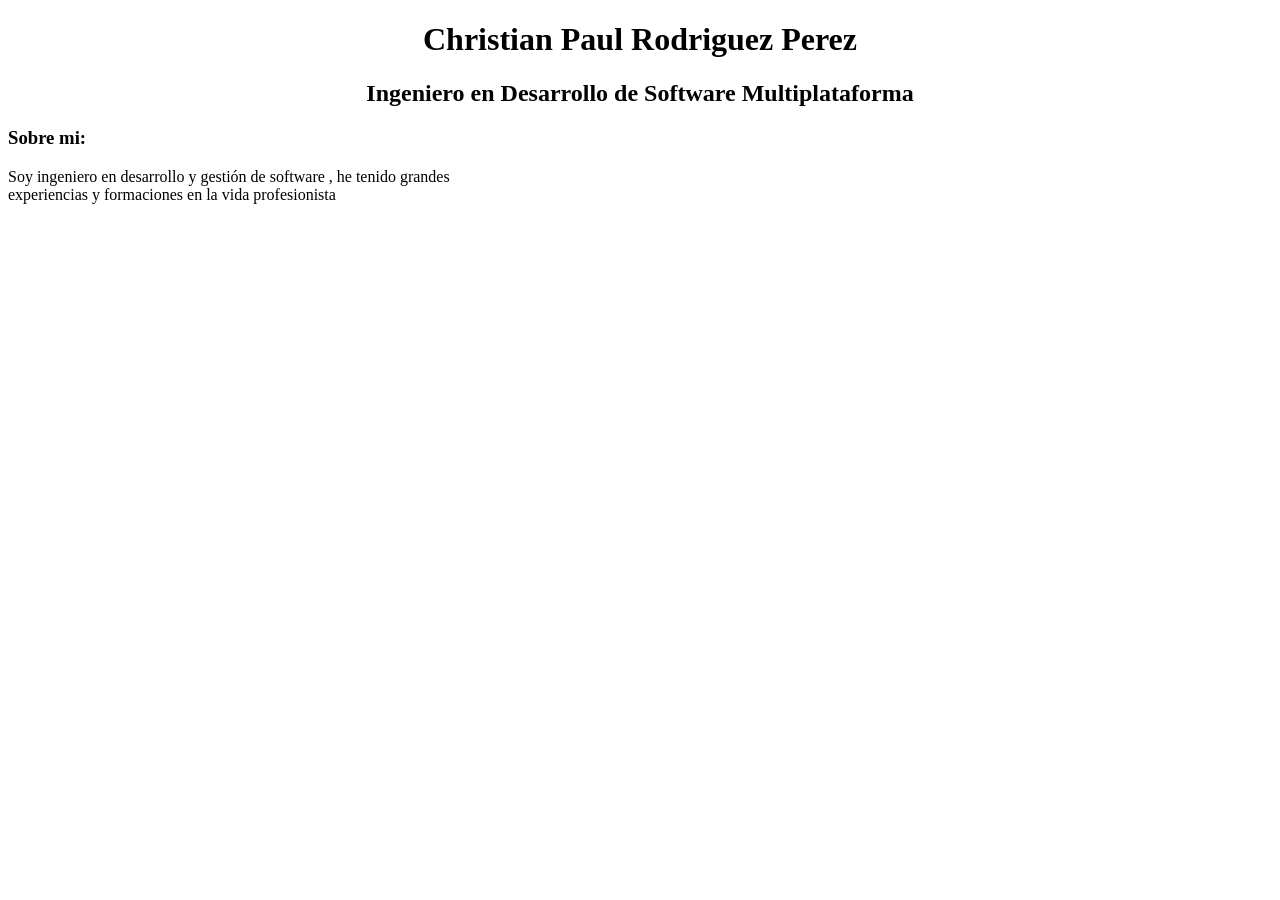
==== index.html @ ea080ee4 "Primer commit Se agrego una pequeña descripcion" ====
<!DOCTYPE html>
<html lang="en">
<head>
    <meta charset="UTF-8">
    <meta name="viewport" content="width=device-width, initial-scale=1.0">
    <title>Curriculum Christian</title>
</head>
<body>
    <h1 style="text-align: center;">Christian Paul Rodriguez Perez</h1>
    <h2 style="text-align: center;">Ingeniero en Desarrollo de Software Multiplataforma </h2>
    <h3>Sobre mi:</h3>
    <p>Soy ingeniero en desarrollo y gestión de software , he tenido grandes <br> experiencias y formaciones en la vida profesionista</p>
</body>
</html>
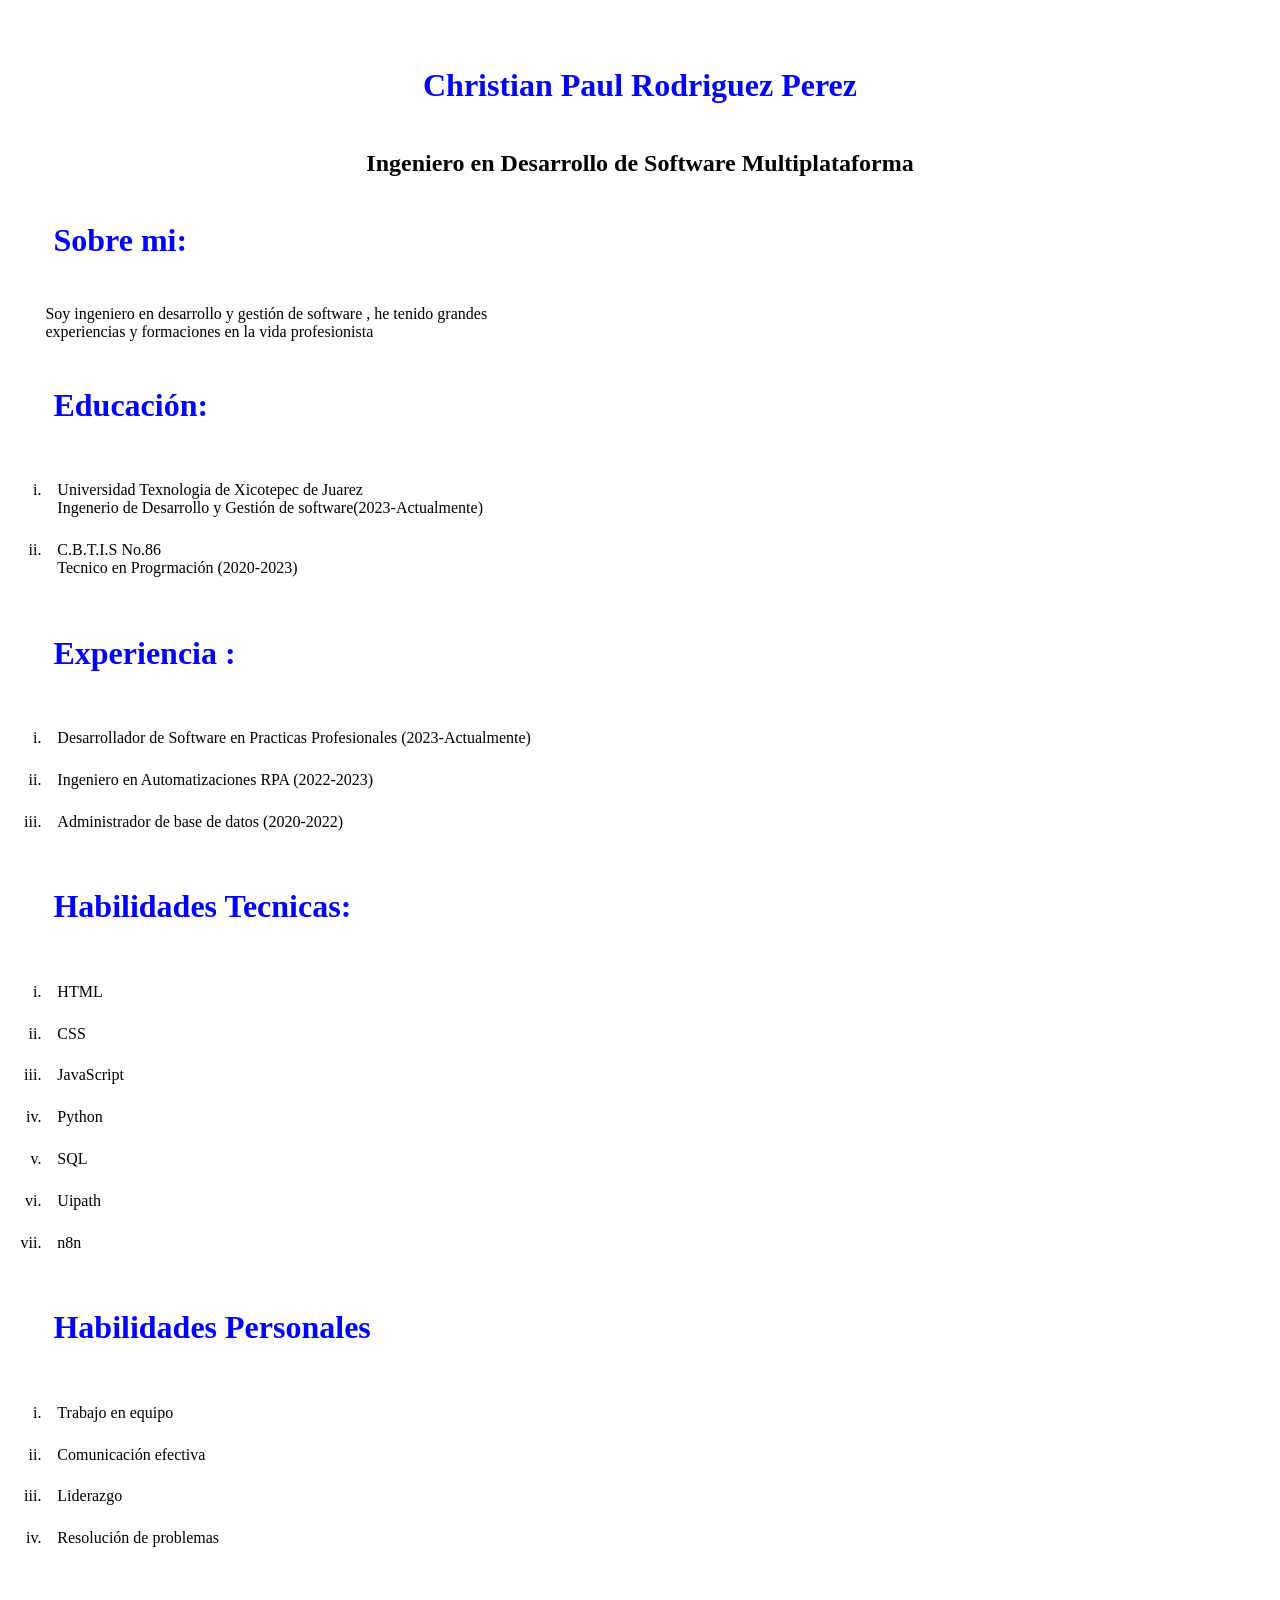
==== commit e5037eea: "Todo mi curriculum Terminado" ====
--- a/index.html
+++ b/index.html
@@ -4,11 +4,42 @@
     <meta charset="UTF-8">
     <meta name="viewport" content="width=device-width, initial-scale=1.0">
     <title>Curriculum Christian</title>
+    <link rel="stylesheet" href="styles.css">
 </head>
 <body>
     <h1 style="text-align: center;">Christian Paul Rodriguez Perez</h1>
     <h2 style="text-align: center;">Ingeniero en Desarrollo de Software Multiplataforma </h2>
-    <h3>Sobre mi:</h3>
+    <h1>Sobre mi:</h1>
     <p>Soy ingeniero en desarrollo y gestión de software , he tenido grandes <br> experiencias y formaciones en la vida profesionista</p>
+    <h1>Educación:</h1>
+    <ul>
+        <li>Universidad Texnologia de Xicotepec de Juarez <br> Ingenerio de Desarrollo y Gestión de software(2023-Actualmente)</li>
+        <li>C.B.T.I.S No.86 <br>
+             Tecnico en Progrmación (2020-2023)</li>
+    </ul>
+    <h1>Experiencia :</h1>
+    <ul>
+        <li>Desarrollador de Software en Practicas Profesionales (2023-Actualmente)</li>
+        <li>Ingeniero en Automatizaciones RPA (2022-2023)</li>
+        <li>Administrador de base de datos (2020-2022)</li>
+    </ul>
+    <H1>Habilidades Tecnicas:</H1>
+    <ul>
+        <li>HTML</li>
+        <li>CSS</li>
+        <li>JavaScript</li>
+        <li>Python</li>
+        <li>SQL</li>
+        <li>Uipath</li>
+        <li>n8n</li>
+    </ul>
+    <h1>Habilidades Personales</h1>
+    <ul>
+        <li>Trabajo en equipo</li>
+        <li>Comunicación efectiva</li>
+        <li>Liderazgo</li>
+        <li>Resolución de problemas</li>
+    </ul>
 </body>
+
 </html>
--- a/styles.css
+++ b/styles.css
@@ -0,0 +1,13 @@
+*{
+    padding: 1%;
+    margin-top: 3;
+}
+
+H1{
+    color: blue;
+margin-inline: inherit;
+}
+ul{
+    list-style-type: lower-roman;
+    line-height-step: initial;
+}
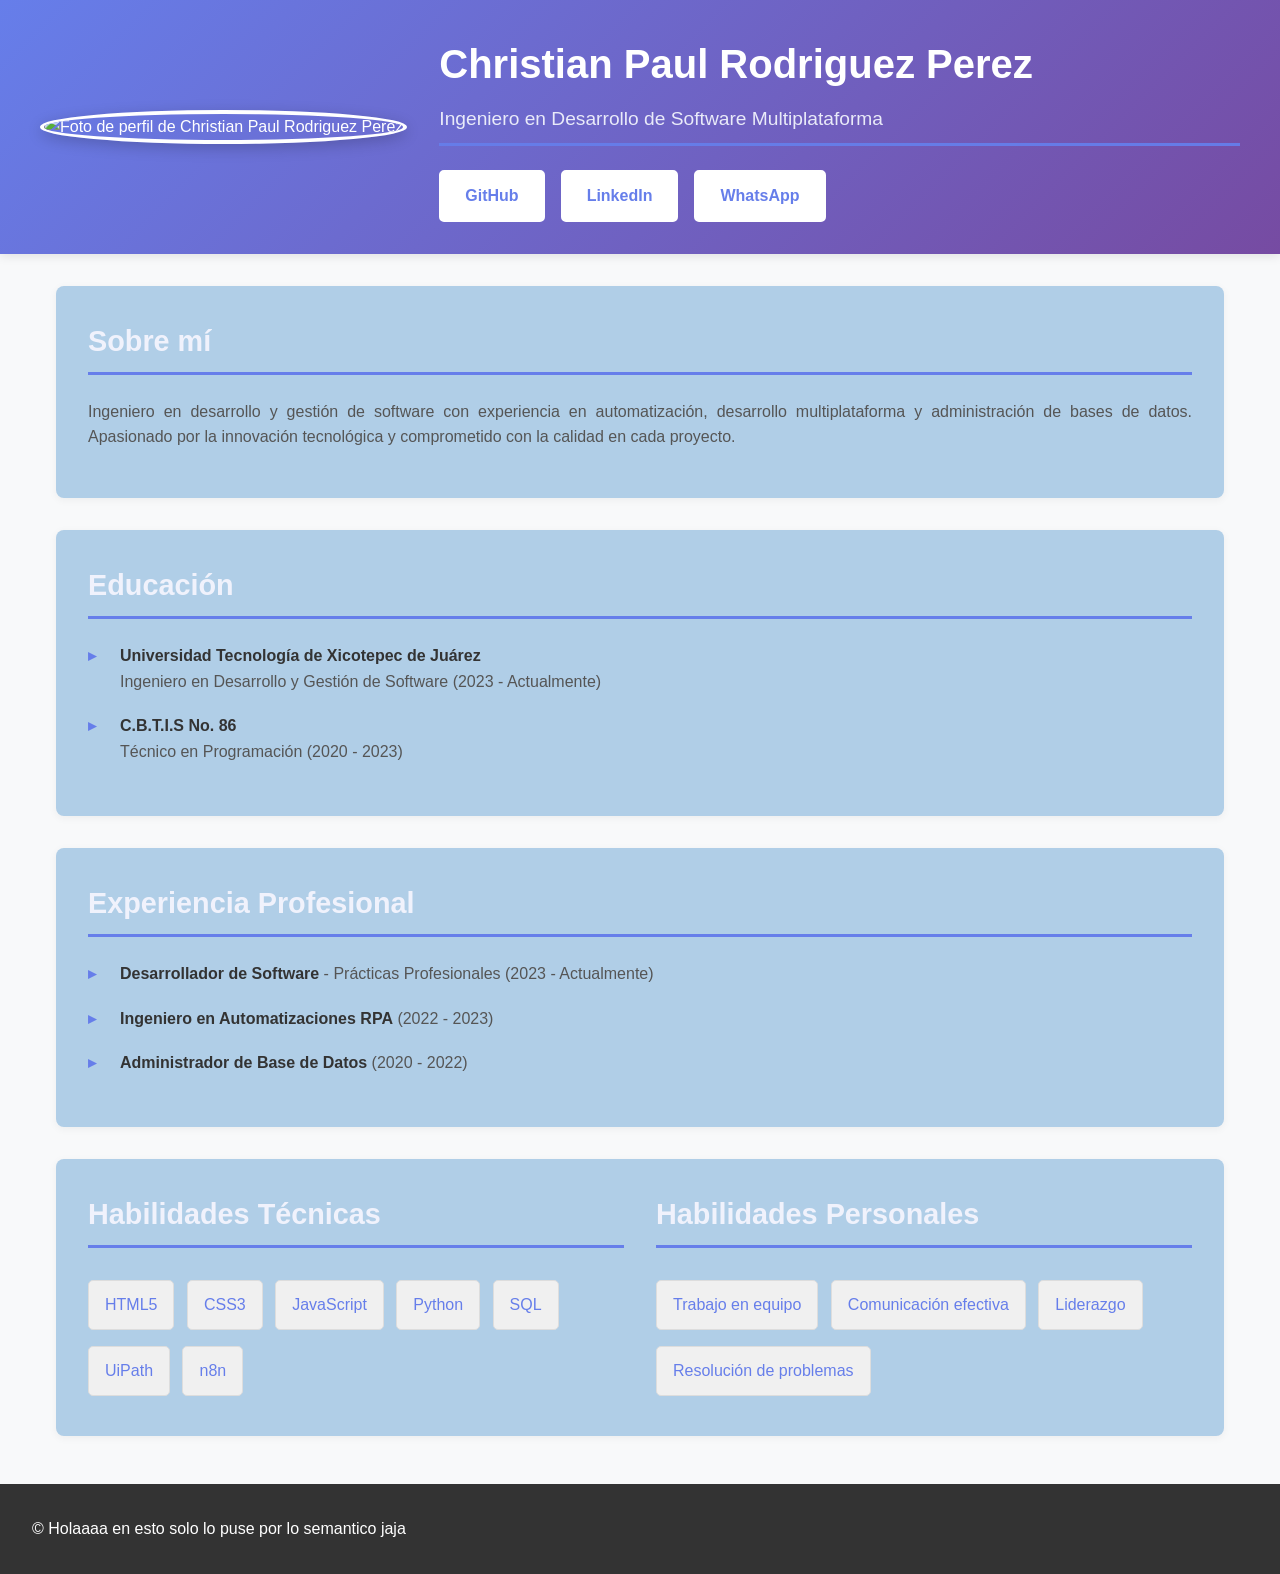
==== commit c5551cec: "Todo mi curriculum Terminado" ====
--- a/index.html
+++ b/index.html
@@ -1,45 +1,92 @@
 <!DOCTYPE html>
-<html lang="en">
+<html lang="es">
 <head>
     <meta charset="UTF-8">
     <meta name="viewport" content="width=device-width, initial-scale=1.0">
-    <title>Curriculum Christian</title>
+    <meta name="description" content="Curriculum de Christian Paul Rodriguez Perez - Ingeniero en Desarrollo de Software">
+    <title>Christian Paul Rodriguez Perez - Ingeniero de Software</title>
     <link rel="stylesheet" href="styles.css">
 </head>
 <body>
-    <h1 style="text-align: center;">Christian Paul Rodriguez Perez</h1>
-    <h2 style="text-align: center;">Ingeniero en Desarrollo de Software Multiplataforma </h2>
-    <h1>Sobre mi:</h1>
-    <p>Soy ingeniero en desarrollo y gestión de software , he tenido grandes <br> experiencias y formaciones en la vida profesionista</p>
-    <h1>Educación:</h1>
-    <ul>
-        <li>Universidad Texnologia de Xicotepec de Juarez <br> Ingenerio de Desarrollo y Gestión de software(2023-Actualmente)</li>
-        <li>C.B.T.I.S No.86 <br>
-             Tecnico en Progrmación (2020-2023)</li>
-    </ul>
-    <h1>Experiencia :</h1>
-    <ul>
-        <li>Desarrollador de Software en Practicas Profesionales (2023-Actualmente)</li>
-        <li>Ingeniero en Automatizaciones RPA (2022-2023)</li>
-        <li>Administrador de base de datos (2020-2022)</li>
-    </ul>
-    <H1>Habilidades Tecnicas:</H1>
-    <ul>
-        <li>HTML</li>
-        <li>CSS</li>
-        <li>JavaScript</li>
-        <li>Python</li>
-        <li>SQL</li>
-        <li>Uipath</li>
-        <li>n8n</li>
-    </ul>
-    <h1>Habilidades Personales</h1>
-    <ul>
-        <li>Trabajo en equipo</li>
-        <li>Comunicación efectiva</li>
-        <li>Liderazgo</li>
-        <li>Resolución de problemas</li>
-    </ul>
+    <header class="header">
+        <div class="profile-section">
+            <div class="profile-image">
+                <img src="https://avatars.githubusercontent.com/u/215565392?v=4" alt="Foto de perfil de Christian Paul Rodriguez Perez">
+            </div>
+            <div class="profile-info">
+                <h1>Christian Paul Rodriguez Perez</h1>
+                <h2>Ingeniero en Desarrollo de Software Multiplataforma</h2>
+                <div class="social-links">
+                    <a href="https://github.com/ChrisRodriguez-0430" target="_blank" class="link-button">GitHub</a>
+                    <a href="https://www.linkedin.com/in/christian-paul-rodriguez-perez-1616b3374" target="_blank" class="link-button">LinkedIn</a>
+                    <a href="https://wa.me/52XXXXXXXXXX" target="_blank" class="link-button">WhatsApp</a>
+                </div>
+            </div>
+        </div>
+    </header>
+
+    <main class="container">
+        <section class="about">
+            <h2>Sobre mí</h2>
+            <p>Ingeniero en desarrollo y gestión de software con experiencia en automatización, desarrollo multiplataforma y administración de bases de datos. Apasionado por la innovación tecnológica y comprometido con la calidad en cada proyecto.</p>
+        </section>
+
+        <section class="education">
+            <h2>Educación</h2>
+            <ul>
+                <li>
+                    <strong>Universidad Tecnología de Xicotepec de Juárez</strong><br>
+                    Ingeniero en Desarrollo y Gestión de Software (2023 - Actualmente)
+                </li>
+                <li>
+                    <strong>C.B.T.I.S No. 86</strong><br>
+                    Técnico en Programación (2020 - 2023)
+                </li>
+            </ul>
+        </section>
+
+        <section class="experience">
+            <h2>Experiencia Profesional</h2>
+            <ul>
+                <li>
+                    <strong>Desarrollador de Software</strong> - Prácticas Profesionales (2023 - Actualmente)
+                </li>
+                <li>
+                    <strong>Ingeniero en Automatizaciones RPA</strong> (2022 - 2023)
+                </li>
+                <li>
+                    <strong>Administrador de Base de Datos</strong> (2020 - 2022)
+                </li>
+            </ul>
+        </section>
+
+        <section class="skills">
+            <div class="skills-column">
+                <h2>Habilidades Técnicas</h2>
+                <ul class="tech-skills">
+                    <li>HTML5</li>
+                    <li>CSS3</li>
+                    <li>JavaScript</li>
+                    <li>Python</li>
+                    <li>SQL</li>
+                    <li>UiPath</li>
+                    <li>n8n</li>
+                </ul>
+            </div>
+            <div class="skills-column">
+                <h2>Habilidades Personales</h2>
+                <ul class="soft-skills">
+                    <li>Trabajo en equipo</li>
+                    <li>Comunicación efectiva</li>
+                    <li>Liderazgo</li>
+                    <li>Resolución de problemas</li>
+                </ul>
+            </div>
+        </section>
+    </main>
+
+    <footer>
+        <p>&copy; Holaaaa en esto solo lo puse por lo semantico jaja</p>
+    </footer>
 </body>
-
 </html>
--- a/styles.css
+++ b/styles.css
@@ -1,13 +1,204 @@
-*{
-    padding: 1%;
-    margin-top: 3;
-}
-
-H1{
-    color: blue;
-margin-inline: inherit;
-}
-ul{
-    list-style-type: lower-roman;
-    line-height-step: initial;
+* {
+    margin: 0;
+    padding: 0;
+    box-sizing: border-box;
+}
+
+body {
+    font-family: 'Segoe UI', Tahoma, Geneva, Verdana, sans-serif;
+    line-height: 1.6;
+    color: #333;
+    background-color: #f8f9fa;
+}
+
+header.header {
+    background: linear-gradient(135deg, #667eea 0%, #764ba2 100%);
+    color: white;
+    padding: 2rem 1rem;
+    box-shadow: 0 2px 10px rgba(0, 0, 0, 0.1);
+}
+
+.profile-section {
+    max-width: 1200px;
+    margin: 0 auto;
+    display: flex;
+    align-items: center;
+    gap: 2rem;
+    flex-wrap: wrap;
+}
+
+.profile-image {
+    flex-shrink: 0;
+}
+
+.profile-image img {
+    width: 150px;
+    height: 150px;
+    border-radius: 50%;
+    border: 4px solid white;
+    object-fit: cover;
+    box-shadow: 0 4px 15px rgba(0, 0, 0, 0.2);
+}
+
+.profile-info {
+    flex: 1;
+    min-width: 300px;
+}
+
+.profile-info h1 {
+    font-size: 2.5rem;
+    margin-bottom: 0.5rem;
+    font-weight: 700;
+}
+
+.profile-info h2 {
+    font-size: 1.2rem;
+    font-weight: 300;
+    margin-bottom: 1.5rem;
+    opacity: 0.95;
+}
+
+.social-links {
+    display: flex;
+    gap: 1rem;
+    flex-wrap: wrap;
+}
+
+.link-button {
+    display: inline-block;
+    padding: 0.7rem 1.5rem;
+    background-color: white;
+    color: #667eea;
+    text-decoration: none;
+    border-radius: 5px;
+    font-weight: 600;
+    transition: all 0.3s ease;
+    border: 2px solid white;
+}
+
+.link-button:hover {
+    background-color: transparent;
+    color: white;
+    transform: translateY(-2px);
+    box-shadow: 0 4px 8px rgba(0, 0, 0, 0.2);
+}
+
+.container {
+    max-width: 1200px;
+    margin: 2rem auto;
+    padding: 0 1rem;
+}
+
+section {
+    background: rgb(176, 206, 231);
+    padding: 2rem;
+    margin-bottom: 2rem;
+    border-radius: 8px;
+    box-shadow: 0 2px 8px rgba(0, 0, 0, 0.05);
+}
+
+h2 {
+    color: #f0f2fc;
+    margin-bottom: 1.5rem;
+    font-size: 1.8rem;
+    border-bottom: 3px solid #667eea;
+    padding-bottom: 0.5rem;
+}
+
+p {
+    margin-bottom: 1rem;
+    text-align: justify;
+    color: #555;
+}
+
+ul {
+    list-style-type: none;
+    padding-left: 0;
+}
+
+li {
+    margin-bottom: 1.2rem;
+    padding-left: 2rem;
+    position: relative;
+    color: #555;
+}
+
+li:before {
+    content: "▸";
+    color: #667eea;
+    font-weight: bold;
+    position: absolute;
+    left: 0;
+}
+
+li strong {
+    color: #333;
+}
+
+.skills {
+    display: grid;
+    grid-template-columns: 1fr 1fr;
+    gap: 2rem;
+}
+
+.skills-column h2 {
+    margin-top: 0;
+}
+
+.tech-skills li,
+.soft-skills li {
+    display: inline-block;
+    background-color: #f0f0f0;
+    color: #667eea;
+    padding: 0.7rem 1rem;
+    margin: 0.5rem 0.5rem 0.5rem 0;
+    border-radius: 5px;
+    border: 1px solid #ddd;
+    font-weight: 500;
+}
+
+.tech-skills li:before,
+.soft-skills li:before {
+    content: "";
+    display: none;
+}
+
+footer {
+    background-color: #333;
+    color: white;
+    text-align: center;
+    padding: 2rem;
+    margin-top: 3rem;
+}
+
+footer p {
+    margin: 0;
+    color: white;
+}
+
+@media (max-width: 768px) {
+    .profile-section {
+        flex-direction: column;
+        text-align: center;
+    }
+
+    .profile-info h1 {
+        font-size: 2rem;
+    }
+
+    .profile-info h2 {
+        font-size: 1rem;
+    }
+
+    .social-links {
+        justify-content: center;
+    }
+
+    .skills {
+        grid-template-columns: 1fr;
+    }
+
+    section {
+        padding: 1.5rem;
+    }
 }
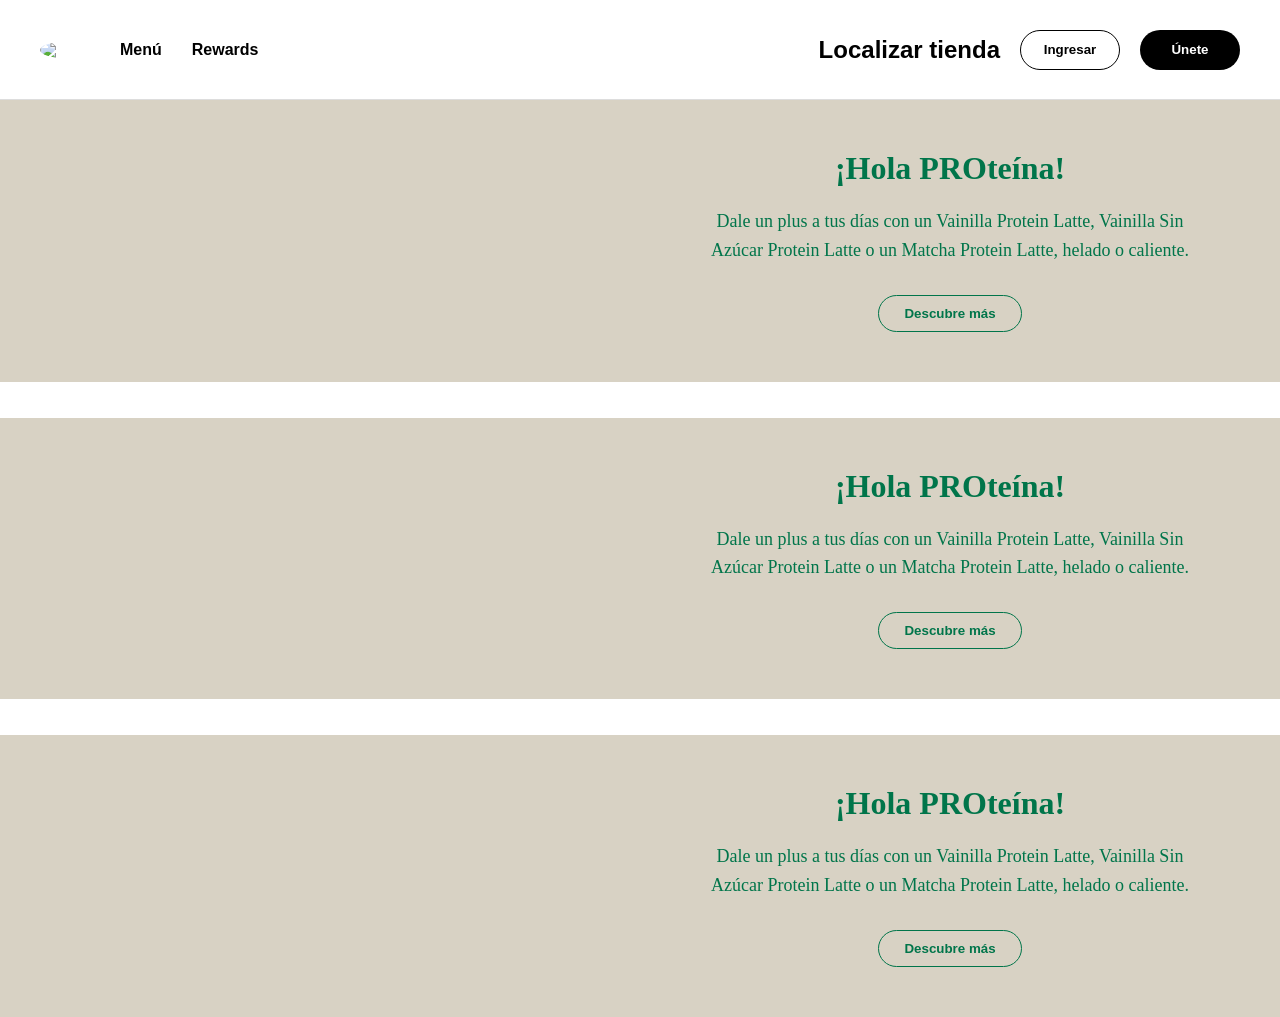
==== commit db293d55: "Falta muchas mejoras en el front Apenas va con el comienzo del starbucks" ====
--- a/index.html
+++ b/index.html
@@ -1,92 +1,92 @@
 <!DOCTYPE html>
-<html lang="es">
+<html lang="en">
 <head>
     <meta charset="UTF-8">
     <meta name="viewport" content="width=device-width, initial-scale=1.0">
-    <meta name="description" content="Curriculum de Christian Paul Rodriguez Perez - Ingeniero en Desarrollo de Software">
-    <title>Christian Paul Rodriguez Perez - Ingeniero de Software</title>
+    <title>Starbucks_clone</title>
     <link rel="stylesheet" href="styles.css">
 </head>
 <body>
-    <header class="header">
-        <div class="profile-section">
-            <div class="profile-image">
-                <img src="https://avatars.githubusercontent.com/u/215565392?v=4" alt="Foto de perfil de Christian Paul Rodriguez Perez">
-            </div>
-            <div class="profile-info">
-                <h1>Christian Paul Rodriguez Perez</h1>
-                <h2>Ingeniero en Desarrollo de Software Multiplataforma</h2>
-                <div class="social-links">
-                    <a href="https://github.com/ChrisRodriguez-0430" target="_blank" class="link-button">GitHub</a>
-                    <a href="https://www.linkedin.com/in/christian-paul-rodriguez-perez-1616b3374" target="_blank" class="link-button">LinkedIn</a>
-                    <a href="https://wa.me/52XXXXXXXXXX" target="_blank" class="link-button">WhatsApp</a>
-                </div>
-            </div>
+
+<header>
+    <div class="menu">
+        <img src="https://media.revistagq.com/photos/5d5d383031110c000879872d/1:1/w_1080,h_1080,c_limit/logo-starbucks.jpg" 
+        class="logo" width="50">
+
+        <h2>Menú</h2>
+        <h2>Rewards</h2>
+    </div>
+
+    <div class="opciones">
+        <h2>Localizar tienda</h2>
+        <button class="enlaces">Ingresar</button>
+        <button class="enlaces">Únete</button>
+    </div>
+</header>
+<section class="blog">
+    <div class="blog-container">
+        
+        <!-- IMAGEN -->
+        <div class="blog-img">
+            <img src="https://djftrby1k8irl.cloudfront.net/s3fs-public/2026-03%2FEDITABLE_SITIOWEB-01_0.jpg?auto=format,compress&q=70&crop=focalpoint&ar=1.8:1.0&w=1400&fit=max&dpr=2" alt="">
         </div>
-    </header>
 
-    <main class="container">
-        <section class="about">
-            <h2>Sobre mí</h2>
-            <p>Ingeniero en desarrollo y gestión de software con experiencia en automatización, desarrollo multiplataforma y administración de bases de datos. Apasionado por la innovación tecnológica y comprometido con la calidad en cada proyecto.</p>
-        </section>
+        <!-- TEXTO -->
+        <div class="blog-text">
+            <h2>¡Hola PROteína!</h2>
+            <p>
+                Dale un plus a tus días con un Vainilla Protein Latte, 
+                Vainilla Sin Azúcar Protein Latte o un Matcha Protein Latte,
+                helado o caliente.
+            </p>
+            <button>Descubre más</button>
+        </div>
 
-        <section class="education">
-            <h2>Educación</h2>
-            <ul>
-                <li>
-                    <strong>Universidad Tecnología de Xicotepec de Juárez</strong><br>
-                    Ingeniero en Desarrollo y Gestión de Software (2023 - Actualmente)
-                </li>
-                <li>
-                    <strong>C.B.T.I.S No. 86</strong><br>
-                    Técnico en Programación (2020 - 2023)
-                </li>
-            </ul>
-        </section>
+    </div>
+</section>
+<br><br>  
+<section class="blog">
+    <div class="blog-container">
+        
+        <!-- IMAGEN -->
+        <div class="blog-img">
+            <img src="https://djftrby1k8irl.cloudfront.net/s3fs-public/2026-03%2FEDITABLE_SITIOWEB-01_0.jpg?auto=format,compress&q=70&crop=focalpoint&ar=1.8:1.0&w=1400&fit=max&dpr=2" alt="">
+        </div>
 
-        <section class="experience">
-            <h2>Experiencia Profesional</h2>
-            <ul>
-                <li>
-                    <strong>Desarrollador de Software</strong> - Prácticas Profesionales (2023 - Actualmente)
-                </li>
-                <li>
-                    <strong>Ingeniero en Automatizaciones RPA</strong> (2022 - 2023)
-                </li>
-                <li>
-                    <strong>Administrador de Base de Datos</strong> (2020 - 2022)
-                </li>
-            </ul>
-        </section>
+        <!-- TEXTO -->
+        <div class="blog-text">
+            <h2>¡Hola PROteína!</h2>
+            <p>
+                Dale un plus a tus días con un Vainilla Protein Latte, 
+                Vainilla Sin Azúcar Protein Latte o un Matcha Protein Latte,
+                helado o caliente.
+            </p>
+            <button>Descubre más</button>
+        </div>
 
-        <section class="skills">
-            <div class="skills-column">
-                <h2>Habilidades Técnicas</h2>
-                <ul class="tech-skills">
-                    <li>HTML5</li>
-                    <li>CSS3</li>
-                    <li>JavaScript</li>
-                    <li>Python</li>
-                    <li>SQL</li>
-                    <li>UiPath</li>
-                    <li>n8n</li>
-                </ul>
-            </div>
-            <div class="skills-column">
-                <h2>Habilidades Personales</h2>
-                <ul class="soft-skills">
-                    <li>Trabajo en equipo</li>
-                    <li>Comunicación efectiva</li>
-                    <li>Liderazgo</li>
-                    <li>Resolución de problemas</li>
-                </ul>
-            </div>
-        </section>
-    </main>
+    </div>
+</section>
+<br><br>
+<section class="blog">
+    <div class="blog-container">
+        
+     
+        <div class="blog-img">
+            <img src="https://djftrby1k8irl.cloudfront.net/s3fs-public/2026-03%2FEDITABLE_SITIOWEB-01_0.jpg?auto=format,compress&q=70&crop=focalpoint&ar=1.8:1.0&w=1400&fit=max&dpr=2" alt="">
+        </div>
 
-    <footer>
-        <p>&copy; Holaaaa en esto solo lo puse por lo semantico jaja</p>
-    </footer>
+        
+        <div class="blog-text">
+            <h2>¡Hola PROteína!</h2>
+            <p>
+                Dale un plus a tus días con un Vainilla Protein Latte, 
+                Vainilla Sin Azúcar Protein Latte o un Matcha Protein Latte,
+                helado o caliente.
+            </p>
+            <button>Descubre más</button>
+        </div>
+
+    </div>
+</section>
 </body>
 </html>
--- a/styles.css
+++ b/styles.css
@@ -1,204 +1,129 @@
+:root{
+    --verde: #45c093;
+    --oscuro: #00754A;
+    --limon: #d8d2c4;
+}
+
+
+
 * {
     margin: 0;
     padding: 0;
     box-sizing: border-box;
 }
 
-body {
-    font-family: 'Segoe UI', Tahoma, Geneva, Verdana, sans-serif;
-    line-height: 1.6;
-    color: #333;
-    background-color: #f8f9fa;
+
+header {
+    display: flex;
+    justify-content: space-between;
+    align-items: center;
+    padding: 0 40px;
+    height: 100px;
+    border-bottom: 1px solid #ddd;
+    font-family: Arial, Helvetica, sans-serif;
 }
 
-header.header {
-    background: linear-gradient(135deg, #667eea 0%, #764ba2 100%);
-    color: white;
-    padding: 2rem 1rem;
-    box-shadow: 0 2px 10px rgba(0, 0, 0, 0.1);
+.menu {
+    display: flex;
+    align-items: center;
+    gap: 30px;
 }
 
-.profile-section {
-    max-width: 1200px;
-    margin: 0 auto;
+.menu h2 {
+    font-size: 16px;
+    cursor: pointer;
+}
+
+.menu h2:hover {
+    color: #00754A;
+}
+
+.logo {
+    border-radius: 50%;
+}
+
+.opciones {
     display: flex;
     align-items: center;
-    gap: 2rem;
-    flex-wrap: wrap;
+    gap: 20px;
 }
 
-.profile-image {
-    flex-shrink: 0;
+
+.enlaces {
+    width: 100px;
+    height: 40px;
+    border-radius: 20px;
+    border: 1px solid black;
+    background-color: white;
+    cursor: pointer;
+    font-weight: bold;
 }
 
-.profile-image img {
-    width: 150px;
-    height: 150px;
-    border-radius: 50%;
-    border: 4px solid white;
-    object-fit: cover;
-    box-shadow: 0 4px 15px rgba(0, 0, 0, 0.2);
+.enlaces:hover {
+    background-color: #f2f2f2;
 }
 
-.profile-info {
-    flex: 1;
-    min-width: 300px;
+.enlaces:last-child {
+    background-color: black;
+    color: white;
+    border: none;
 }
 
-.profile-info h1 {
-    font-size: 2.5rem;
-    margin-bottom: 0.5rem;
-    font-weight: 700;
+.enlaces:last-child:hover {
+    background-color: #333;
+}
+.blog {
+    background-color: #d8d2c4; /* fondo beige */
+    padding: 50px 80px;
 }
 
-.profile-info h2 {
-    font-size: 1.2rem;
-    font-weight: 300;
-    margin-bottom: 1.5rem;
-    opacity: 0.95;
+
+.blog-container {
+    display: flex;
+    align-items: center;
+    justify-content: space-between;
+    gap: 40px;
 }
 
-.social-links {
-    display: flex;
-    gap: 1rem;
-    flex-wrap: wrap;
+/* IMAGEN */
+.blog-img img {
+    width: 600px;
+    border-radius: 5px;
 }
 
-.link-button {
-    display: inline-block;
-    padding: 0.7rem 1.5rem;
-    background-color: white;
-    color: #667eea;
-    text-decoration: none;
-    border-radius: 5px;
-    font-weight: 600;
-    transition: all 0.3s ease;
-    border: 2px solid white;
+/* TEXTO */
+.blog-text {
+    max-width: 500px;
+    text-align: center;
 }
 
-.link-button:hover {
-    background-color: transparent;
-    color: white;
-    transform: translateY(-2px);
-    box-shadow: 0 4px 8px rgba(0, 0, 0, 0.2);
+/* TITULO */
+.blog-text h2 {
+    color: #00754A;
+    font-size: 32px;
+    margin-bottom: 20px;
 }
 
-.container {
-    max-width: 1200px;
-    margin: 2rem auto;
-    padding: 0 1rem;
+/* PÁRRAFO */
+.blog-text p {
+    color: #00754A;
+    font-size: 18px;
+    line-height: 1.6;
+    margin-bottom: 30px;
 }
 
-section {
-    background: rgb(176, 206, 231);
-    padding: 2rem;
-    margin-bottom: 2rem;
-    border-radius: 8px;
-    box-shadow: 0 2px 8px rgba(0, 0, 0, 0.05);
+
+.blog-text button {
+    padding: 10px 25px;
+    border: 1px solid #00754A;
+    border-radius: 25px;
+    background: transparent;
+    color: #00754A;
+    cursor: pointer;
+    font-weight: bold;
 }
 
-h2 {
-    color: #f0f2fc;
-    margin-bottom: 1.5rem;
-    font-size: 1.8rem;
-    border-bottom: 3px solid #667eea;
-    padding-bottom: 0.5rem;
-}
-
-p {
-    margin-bottom: 1rem;
-    text-align: justify;
-    color: #555;
-}
-
-ul {
-    list-style-type: none;
-    padding-left: 0;
-}
-
-li {
-    margin-bottom: 1.2rem;
-    padding-left: 2rem;
-    position: relative;
-    color: #555;
-}
-
-li:before {
-    content: "▸";
-    color: #667eea;
-    font-weight: bold;
-    position: absolute;
-    left: 0;
-}
-
-li strong {
-    color: #333;
-}
-
-.skills {
-    display: grid;
-    grid-template-columns: 1fr 1fr;
-    gap: 2rem;
-}
-
-.skills-column h2 {
-    margin-top: 0;
-}
-
-.tech-skills li,
-.soft-skills li {
-    display: inline-block;
-    background-color: #f0f0f0;
-    color: #667eea;
-    padding: 0.7rem 1rem;
-    margin: 0.5rem 0.5rem 0.5rem 0;
-    border-radius: 5px;
-    border: 1px solid #ddd;
-    font-weight: 500;
-}
-
-.tech-skills li:before,
-.soft-skills li:before {
-    content: "";
-    display: none;
-}
-
-footer {
-    background-color: #333;
+.blog-text button:hover {
+    background-color: #00754A;
     color: white;
-    text-align: center;
-    padding: 2rem;
-    margin-top: 3rem;
-}
-
-footer p {
-    margin: 0;
-    color: white;
-}
-
-@media (max-width: 768px) {
-    .profile-section {
-        flex-direction: column;
-        text-align: center;
-    }
-
-    .profile-info h1 {
-        font-size: 2rem;
-    }
-
-    .profile-info h2 {
-        font-size: 1rem;
-    }
-
-    .social-links {
-        justify-content: center;
-    }
-
-    .skills {
-        grid-template-columns: 1fr;
-    }
-
-    section {
-        padding: 1.5rem;
-    }
 }
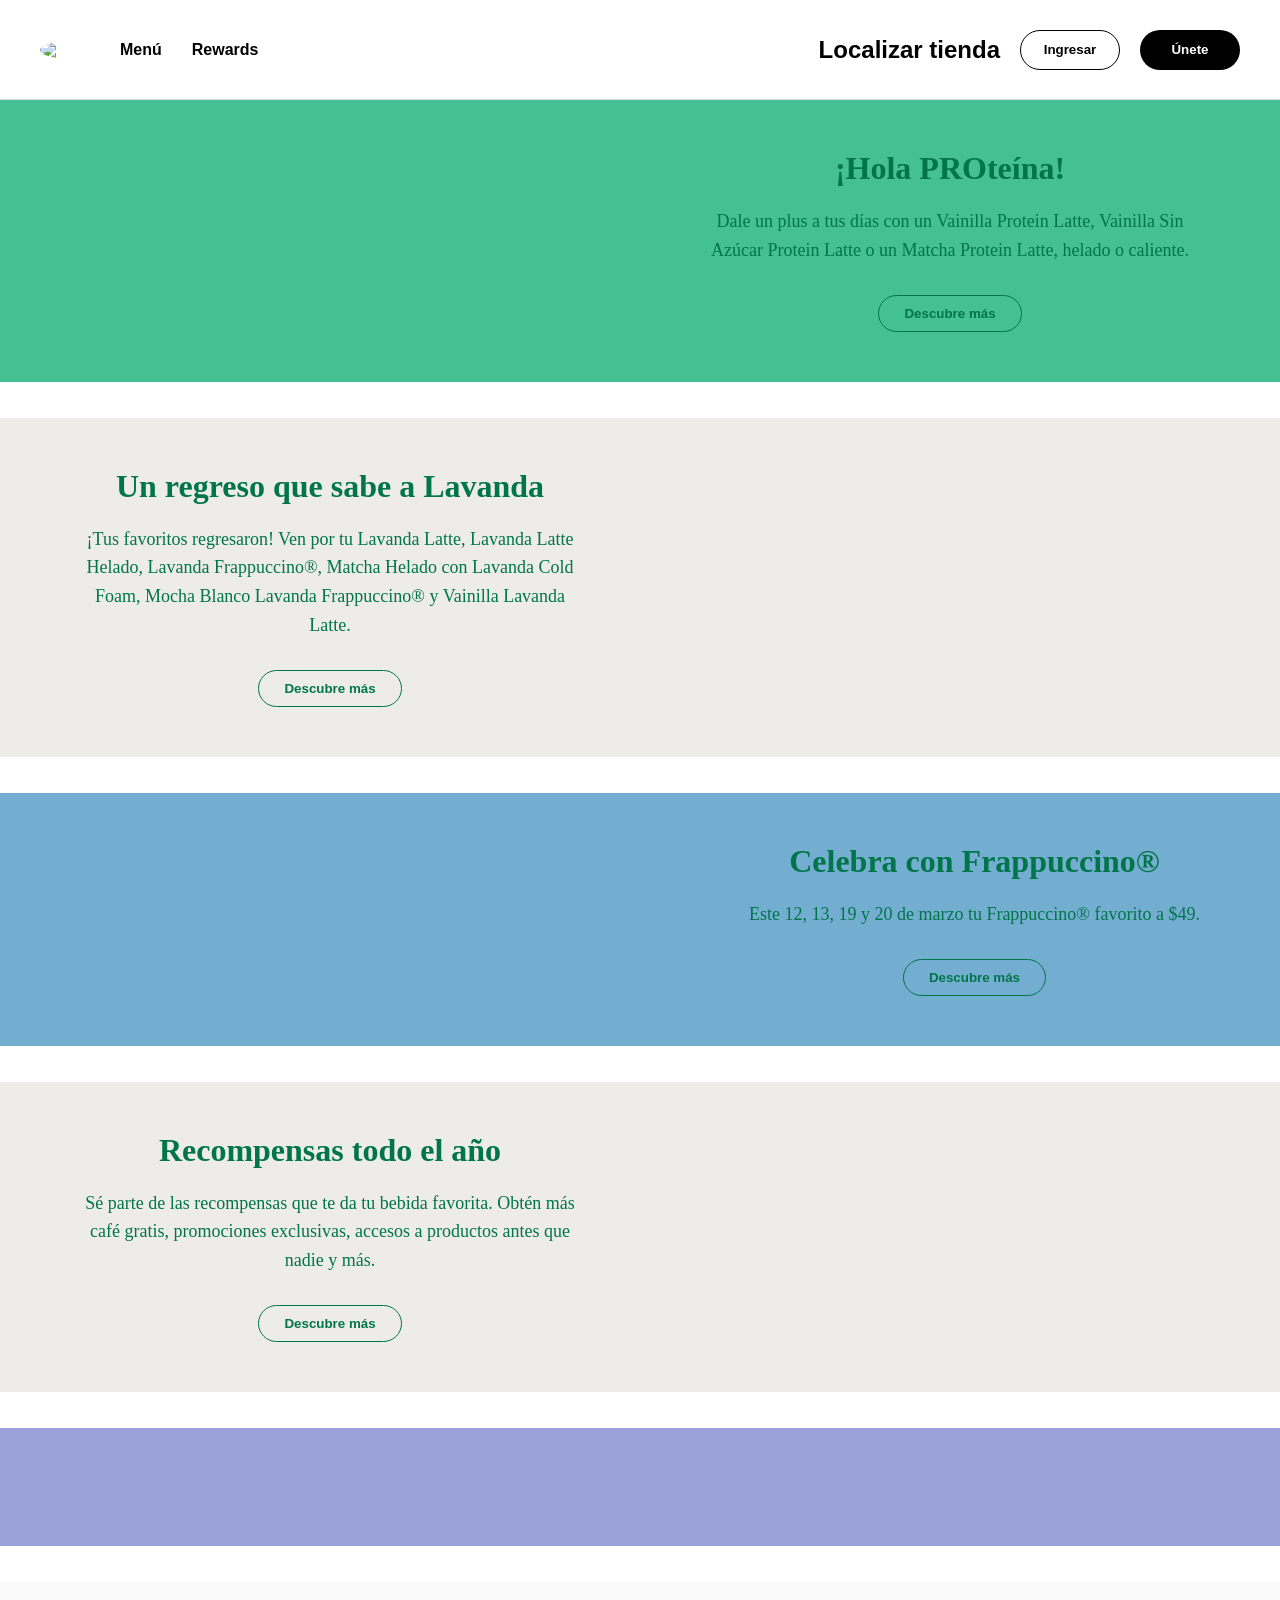
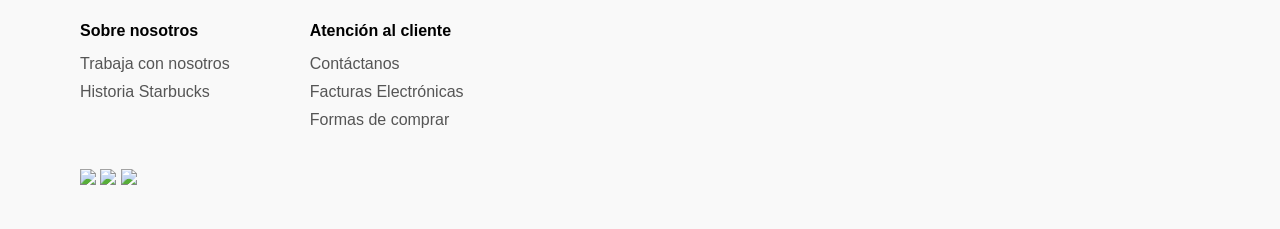
==== commit 03f2f926: "Se termino la pagina del inicio Falta el reward al igual que el menu" ====
--- a/index.html
+++ b/index.html
@@ -1,92 +1,162 @@
 <!DOCTYPE html>
 <html lang="en">
+
 <head>
     <meta charset="UTF-8">
     <meta name="viewport" content="width=device-width, initial-scale=1.0">
     <title>Starbucks_clone</title>
     <link rel="stylesheet" href="styles.css">
 </head>
+
 <body>
 
-<header>
-    <div class="menu">
-        <img src="https://media.revistagq.com/photos/5d5d383031110c000879872d/1:1/w_1080,h_1080,c_limit/logo-starbucks.jpg" 
-        class="logo" width="50">
+    <header>
+        <div class="menu">
+            <img src="https://media.revistagq.com/photos/5d5d383031110c000879872d/1:1/w_1080,h_1080,c_limit/logo-starbucks.jpg"
+                class="logo" width="50">
 
-        <h2>Menú</h2>
-        <h2>Rewards</h2>
-    </div>
-
-    <div class="opciones">
-        <h2>Localizar tienda</h2>
-        <button class="enlaces">Ingresar</button>
-        <button class="enlaces">Únete</button>
-    </div>
-</header>
-<section class="blog">
-    <div class="blog-container">
-        
-        <!-- IMAGEN -->
-        <div class="blog-img">
-            <img src="https://djftrby1k8irl.cloudfront.net/s3fs-public/2026-03%2FEDITABLE_SITIOWEB-01_0.jpg?auto=format,compress&q=70&crop=focalpoint&ar=1.8:1.0&w=1400&fit=max&dpr=2" alt="">
+            <h2>Menú</h2>
+            <h2>Rewards</h2>
         </div>
 
-        <!-- TEXTO -->
-        <div class="blog-text">
-            <h2>¡Hola PROteína!</h2>
-            <p>
-                Dale un plus a tus días con un Vainilla Protein Latte, 
-                Vainilla Sin Azúcar Protein Latte o un Matcha Protein Latte,
-                helado o caliente.
-            </p>
-            <button>Descubre más</button>
+        <div class="opciones">
+            <h2>Localizar tienda</h2>
+            <button class="enlaces">Ingresar</button>
+            <button class="enlaces">Únete</button>
+        </div>
+    </header>
+    <section class="blog-verde">
+        <div class="blog-container">
+
+
+            <div class="blog-img">
+                <img src="https://djftrby1k8irl.cloudfront.net/s3fs-public/2026-03%2FEDITABLE_SITIOWEB-01_0.jpg?auto=format,compress&q=70&crop=focalpoint&ar=1.8:1.0&w=1400&fit=max&dpr=2"
+                    alt="">
+            </div>
+
+            <div class="blog-text">
+                <h2>¡Hola PROteína!</h2>
+                <p>
+                    Dale un plus a tus días con un Vainilla Protein Latte,
+                    Vainilla Sin Azúcar Protein Latte o un Matcha Protein Latte,
+                    helado o caliente.
+                </p>
+                <button>Descubre más</button>
+            </div>
+
+        </div>
+    </section>
+    <br><br>
+
+    <section class="blog">
+        <div class="blog-container">
+
+            <div class="blog-text">
+                <h2>Un regreso que sabe a Lavanda</h2>
+                <p>
+                    ¡Tus favoritos regresaron! Ven por tu Lavanda Latte, Lavanda Latte Helado, Lavanda Frappuccino®,
+                    Matcha Helado con Lavanda Cold Foam, Mocha Blanco Lavanda Frappuccino® y Vainilla Lavanda Latte.
+                </p>
+                <button>Descubre más</button>
+            </div>
+
+            <div class="blog-img">
+                <img src="https://djftrby1k8irl.cloudfront.net/s3fs-public/2026-03%2FEDITABLE_SITIOWEB-03_0.jpg?auto=format,compress&q=70&crop=focalpoint&ar=1.8:1.0&w=1400&fit=max&dpr=2"
+                    alt="">
+            </div>
+        </div>
+    </section>
+    <br><br>
+    <section class="blog-oscuro">
+        <div class="blog-container">
+
+            <!-- IMAGEN -->
+            <div class="blog-img">
+                <img src="https://djftrby1k8irl.cloudfront.net/s3fs-public/2026-03%2FEDITABLE_SITIOWEB-04_2.jpg?auto=format,compress&q=70&crop=focalpoint&ar=1.8:1.0&w=1400&fit=max&dpr=2"
+                    alt="">
+            </div>
+
+            <!-- TEXTO -->
+            <div class="blog-text">
+                <h2>Celebra con Frappuccino®</h2>
+                <p>
+                    Este 12, 13, 19 y 20 de marzo tu Frappuccino® favorito a $49.
+                </p>
+                <button>Descubre más</button>
+            </div>
+
+        </div>
+    </section>
+    <br><br>
+
+    <section class="blog">
+        <div class="blog-container">
+
+            <div class="blog-text">
+                <h2>Recompensas todo el año</h2>
+                <p>
+                    Sé parte de las recompensas que te da tu bebida favorita. Obtén más café gratis,
+                    promociones exclusivas, accesos a productos antes que nadie y más.
+                </p>
+                <button>Descubre más</button>
+            </div>
+
+            <div class="blog-img">
+                <img src="https://djftrby1k8irl.cloudfront.net/s3fs-public/2026-03%2FEDITABLE_SITIOWEB-02_2.jpg?auto=format,compress&q=70&crop=focalpoint&ar=1.8:1.0&w=1400&fit=max&dpr=2"
+                    alt="">
+            </div>
+        </div>
+    </section>
+    <br><br>
+
+    <section class="blog-morado">
+        <div class="blog-container">
+            <div class="blog-img">
+                <img src="https://djftrby1k8irl.cloudfront.net/s3fs-public/2026-03%2FEDITABLE_SITIOWEB-06_2.jpg?auto=format,compress&q=70&crop=focalpoint&ar=1.8:1.0&w=1400&fit=max&dpr=2"
+                    alt="">
+            </div>
+
+
+            <div class="blog-img">
+                <img src="https://djftrby1k8irl.cloudfront.net/s3fs-public/2026-03%2FEDITABLE_SITIOWEB-07.jpg?auto=format,compress&q=70&crop=focalpoint&ar=1.8:1.0&w=1400&fit=max&dpr=2"
+                    alt="">
+            </div>
+        </div>
+    </section>
+    <br><br>
+
+   <footer class="footer">
+
+    <div class="footer-container">
+
+        <div class="col">
+            <h3>Sobre nosotros</h3>
+            <ul>
+                <li>Trabaja con nosotros</li>
+                <li>Historia Starbucks</li>
+            </ul>
+        </div>
+
+        <div class="col">
+            <h3>Atención al cliente</h3>
+            <ul>
+                <li>Contáctanos</li>
+                <li>Facturas Electrónicas</li>
+                <li>Formas de comprar</li>
+            </ul>
         </div>
 
     </div>
-</section>
-<br><br>  
-<section class="blog">
-    <div class="blog-container">
-        
-        <!-- IMAGEN -->
-        <div class="blog-img">
-            <img src="https://djftrby1k8irl.cloudfront.net/s3fs-public/2026-03%2FEDITABLE_SITIOWEB-01_0.jpg?auto=format,compress&q=70&crop=focalpoint&ar=1.8:1.0&w=1400&fit=max&dpr=2" alt="">
-        </div>
 
-        <!-- TEXTO -->
-        <div class="blog-text">
-            <h2>¡Hola PROteína!</h2>
-            <p>
-                Dale un plus a tus días con un Vainilla Protein Latte, 
-                Vainilla Sin Azúcar Protein Latte o un Matcha Protein Latte,
-                helado o caliente.
-            </p>
-            <button>Descubre más</button>
-        </div>
+    <div class="redes-sociales">
+        <img src="https://cdn-icons-png.flaticon.com/512/733/733547.png">
+        <img src="https://cdn-icons-png.flaticon.com/512/733/733579.png">
+        <img src="https://cdn-icons-png.flaticon.com/512/733/733558.png">
+    </div>
 
-    </div>
-</section>
-<br><br>
-<section class="blog">
-    <div class="blog-container">
-        
-     
-        <div class="blog-img">
-            <img src="https://djftrby1k8irl.cloudfront.net/s3fs-public/2026-03%2FEDITABLE_SITIOWEB-01_0.jpg?auto=format,compress&q=70&crop=focalpoint&ar=1.8:1.0&w=1400&fit=max&dpr=2" alt="">
-        </div>
 
-        
-        <div class="blog-text">
-            <h2>¡Hola PROteína!</h2>
-            <p>
-                Dale un plus a tus días con un Vainilla Protein Latte, 
-                Vainilla Sin Azúcar Protein Latte o un Matcha Protein Latte,
-                helado o caliente.
-            </p>
-            <button>Descubre más</button>
-        </div>
+</footer>
 
-    </div>
-</section>
 </body>
+
 </html>
--- a/styles.css
+++ b/styles.css
@@ -1,7 +1,9 @@
 :root{
     --verde: #45c093;
-    --oscuro: #00754A;
+    --oscuro: #73aed0;
     --limon: #d8d2c4;
+    --beige:#eeece8;
+    --morado:#9ba1db;
 }
 
 
@@ -72,8 +74,27 @@
 .enlaces:last-child:hover {
     background-color: #333;
 }
-.blog {
-    background-color: #d8d2c4; /* fondo beige */
+.blog{
+    background-color: var(--beige); 
+    padding: 50px 80px;
+}
+.blog-verde{
+    background-color: var(--verde);
+    padding: 50px 80px;
+}
+
+.blog-oscuro{
+    background-color: var(--oscuro);
+    padding: 50px 80px;
+   
+}
+
+.blog-oscuro h2{
+    color: white;
+    font-size: 32px;
+}
+.blog-morado{
+    background-color: var(--morado);
     padding: 50px 80px;
 }
 
@@ -85,26 +106,25 @@
     gap: 40px;
 }
 
-/* IMAGEN */
+
 .blog-img img {
     width: 600px;
     border-radius: 5px;
 }
 
-/* TEXTO */
 .blog-text {
     max-width: 500px;
     text-align: center;
 }
 
-/* TITULO */
+
 .blog-text h2 {
     color: #00754A;
     font-size: 32px;
     margin-bottom: 20px;
 }
 
-/* PÁRRAFO */
+
 .blog-text p {
     color: #00754A;
     font-size: 18px;
@@ -126,4 +146,50 @@
 .blog-text button:hover {
     background-color: #00754A;
     color: white;
-}+}
+
+.footer {
+    background-color: #f9f9f9;
+    padding: 40px 80px;
+    font-family: Arial, Helvetica, sans-serif;
+}
+
+/* CONTENEDOR */
+.footer-container {
+    display: flex;
+    gap: 80px;
+    margin-bottom: 30px;
+}
+
+/* COLUMNAS */
+.col h3 {
+    font-size: 16px;
+    margin-bottom: 15px;
+}
+
+.col ul {
+    list-style: none;
+}
+
+.col li {
+    margin-bottom: 10px;
+    color: #555;
+    cursor: pointer;
+}
+
+¿
+
+
+.redes-sociales {
+    display: flex;
+    gap: 20px;
+    margin-bottom: 20px;
+}
+
+.redes-sociales img {
+    width: 30px;
+    cursor: pointer;
+    transition: transform 0.3s;
+}
+
+
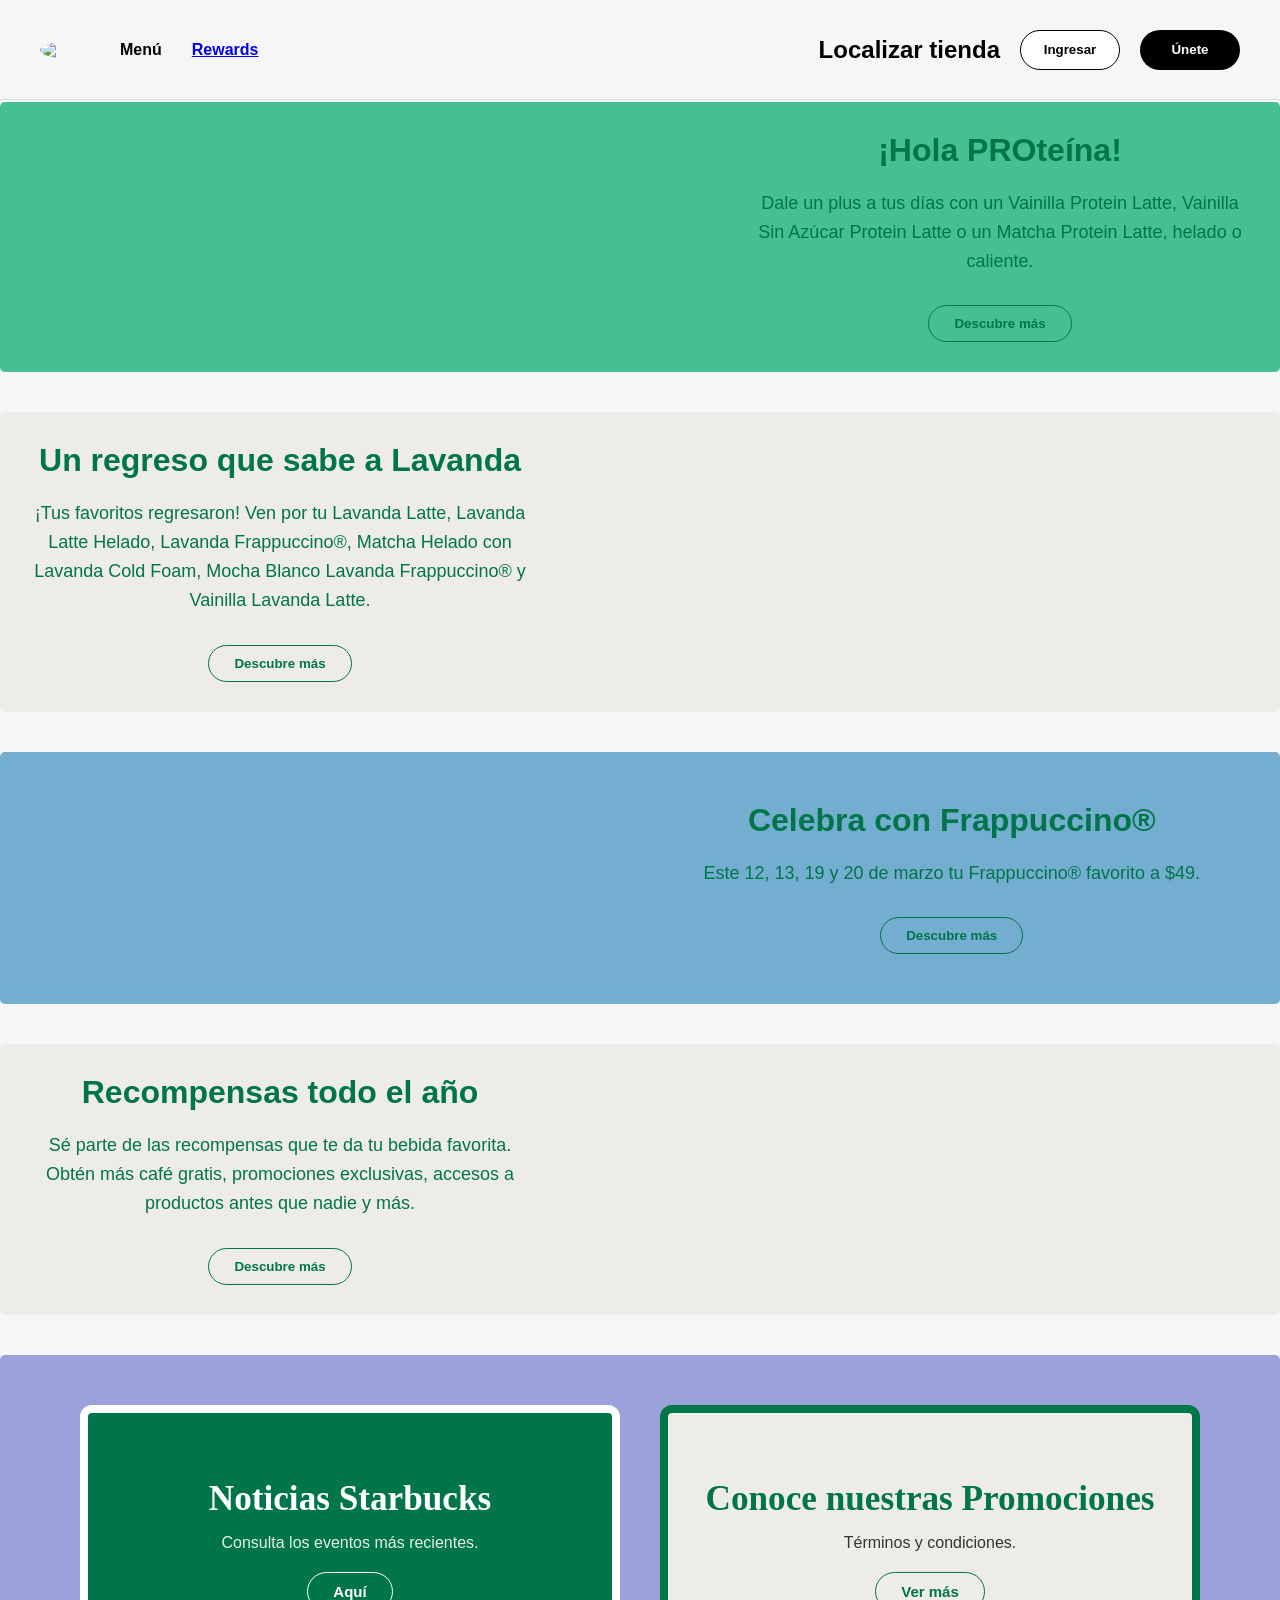
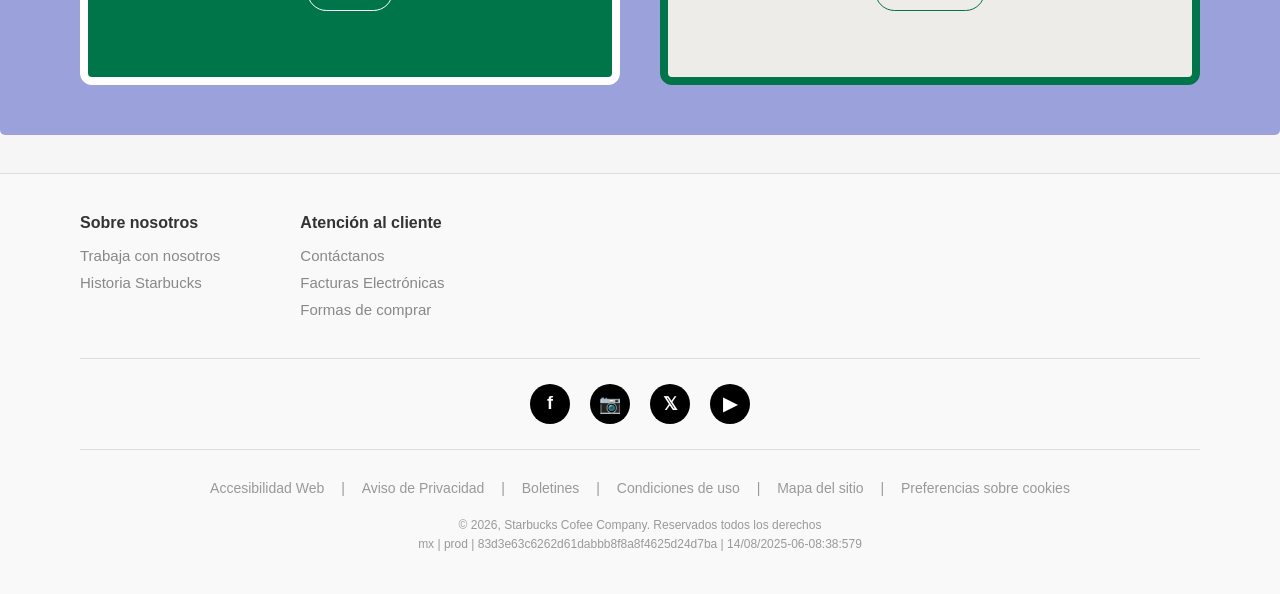
==== commit e7e54bdb: "Se termino el proyecto final Con esto concluyo el segundo modulo" ====
--- a/index.html
+++ b/index.html
@@ -16,13 +16,13 @@
                 class="logo" width="50">
 
             <h2>Menú</h2>
-            <h2>Rewards</h2>
+             <a href="Rewards.html"><h2>Rewards</h2></a>
         </div>
 
         <div class="opciones">
             <h2>Localizar tienda</h2>
-            <button class="enlaces">Ingresar</button>
-            <button class="enlaces">Únete</button>
+            <button class="enlaces" onclick="window.location.href='register.html'">Ingresar</button>
+            <button class="enlaces" onclick="window.location.href='register.html'">Únete</button>
         </div>
     </header>
     <section class="blog-verde">
@@ -70,13 +70,13 @@
     <section class="blog-oscuro">
         <div class="blog-container">
 
-            <!-- IMAGEN -->
+         
             <div class="blog-img">
                 <img src="https://djftrby1k8irl.cloudfront.net/s3fs-public/2026-03%2FEDITABLE_SITIOWEB-04_2.jpg?auto=format,compress&q=70&crop=focalpoint&ar=1.8:1.0&w=1400&fit=max&dpr=2"
                     alt="">
             </div>
 
-            <!-- TEXTO -->
+           
             <div class="blog-text">
                 <h2>Celebra con Frappuccino®</h2>
                 <p>
@@ -111,15 +111,20 @@
 
     <section class="blog-morado">
         <div class="blog-container">
-            <div class="blog-img">
-                <img src="https://djftrby1k8irl.cloudfront.net/s3fs-public/2026-03%2FEDITABLE_SITIOWEB-06_2.jpg?auto=format,compress&q=70&crop=focalpoint&ar=1.8:1.0&w=1400&fit=max&dpr=2"
-                    alt="">
+            <div class="card-promo card-green">
+                <div class="card-inner">
+                    <h2>Noticias Starbucks</h2>
+                    <p>Consulta los eventos más recientes.</p>
+                    <button>Aquí</button>
+                </div>
             </div>
 
-
-            <div class="blog-img">
-                <img src="https://djftrby1k8irl.cloudfront.net/s3fs-public/2026-03%2FEDITABLE_SITIOWEB-07.jpg?auto=format,compress&q=70&crop=focalpoint&ar=1.8:1.0&w=1400&fit=max&dpr=2"
-                    alt="">
+            <div class="card-promo card-beige">
+                <div class="card-inner">
+                    <h2>Conoce nuestras Promociones</h2>
+                    <p>Términos y condiciones.</p>
+                    <button>Ver más</button>
+                </div>
             </div>
         </div>
     </section>
@@ -149,11 +154,30 @@
     </div>
 
     <div class="redes-sociales">
-        <img src="https://cdn-icons-png.flaticon.com/512/733/733547.png">
-        <img src="https://cdn-icons-png.flaticon.com/512/733/733579.png">
-        <img src="https://cdn-icons-png.flaticon.com/512/733/733558.png">
+        <a href="#" class="social-icon">f</a>
+        <a href="#" class="social-icon">📷</a>
+        <a href="#" class="social-icon">𝕏</a>
+        <a href="#" class="social-icon">▶</a>
     </div>
 
+    <div class="footer-links">
+        <a href="#">Accesibilidad Web</a>
+        <span>|</span>
+        <a href="#">Aviso de Privacidad</a>
+        <span>|</span>
+        <a href="#">Boletines</a>
+        <span>|</span>
+        <a href="#">Condiciones de uso</a>
+        <span>|</span>
+        <a href="#">Mapa del sitio</a>
+        <span>|</span>
+        <a href="#">Preferencias sobre cookies</a>
+    </div>
+
+    <div class="footer-copyright">
+        <p>© 2026, Starbucks Cofee Company. Reservados todos los derechos<br>
+        mx | prod | 83d3e63c6262d61dabbb8f8a8f4625d24d7ba | 14/08/2025-06-08:38:579</p>
+    </div>
 
 </footer>
 
--- a/styles.css
+++ b/styles.css
@@ -15,6 +15,12 @@
 }
 
 
+
+body {
+    font-family: Arial, Helvetica, sans-serif;
+    background-color: #f6f6f6;
+}
+
 header {
     display: flex;
     justify-content: space-between;
@@ -74,13 +80,19 @@
 .enlaces:last-child:hover {
     background-color: #333;
 }
+.blog, .blog-verde, .blog-oscuro, .blog-morado {
+    padding: 30px;
+    margin: 2px  auto;
+    max-width: 1300px;
+    border-radius: 5px;
+}
+
+
 .blog{
-    background-color: var(--beige); 
-    padding: 50px 80px;
+    background-color: var(--beige);
 }
 .blog-verde{
     background-color: var(--verde);
-    padding: 50px 80px;
 }
 
 .blog-oscuro{
@@ -152,19 +164,22 @@
     background-color: #f9f9f9;
     padding: 40px 80px;
     font-family: Arial, Helvetica, sans-serif;
-}
-
-/* CONTENEDOR */
+    border-top: 1px solid #ddd;
+}
+
 .footer-container {
     display: flex;
     gap: 80px;
     margin-bottom: 30px;
-}
-
-/* COLUMNAS */
+    max-width: 1280px;
+    margin-left: auto;
+    margin-right: auto;
+}
+
 .col h3 {
     font-size: 16px;
     margin-bottom: 15px;
+    color: #333;
 }
 
 .col ul {
@@ -173,23 +188,151 @@
 
 .col li {
     margin-bottom: 10px;
-    color: #555;
-    cursor: pointer;
-}
-
-¿
-
+    color: #888;
+    cursor: pointer;
+    font-size: 15px;
+}
+
+.col li:hover {
+    color: #00754A;
+}
 
 .redes-sociales {
     display: flex;
     gap: 20px;
+    margin-bottom: 30px;
+    justify-content: center;
+    border-top: 1px solid #ddd;
+    border-bottom: 1px solid #ddd;
+    padding: 25px 0;
+}
+
+.social-icon {
+    width: 40px;
+    height: 40px;
+    background-color: #000;
+    color: white;
+    border-radius: 50%;
+    display: flex;
+    align-items: center;
+    justify-content: center;
+    text-decoration: none;
+    font-weight: bold;
+    font-size: 18px;
+    transition: transform 0.3s;
+}
+
+.social-icon:hover {
+    transform: scale(1.1);
+}
+
+.footer-links {
+    text-align: center;
     margin-bottom: 20px;
-}
-
-.redes-sociales img {
-    width: 30px;
-    cursor: pointer;
-    transition: transform 0.3s;
-}
-
-
+    font-size: 14px;
+}
+
+.footer-links a {
+    color: #999;
+    text-decoration: none;
+    margin: 0 8px;
+}
+
+.footer-links a:hover {
+    color: #00754A;
+}
+
+.footer-links span {
+    color: #999;
+    margin: 0 5px;
+}
+
+.footer-copyright {
+    text-align: center;
+    font-size: 12px;
+    color: #999;
+    line-height: 1.6;
+}
+
+
+.card-promo {
+    flex: 1;
+    border: 8px solid;
+    border-radius: 12px;
+    min-height: 280px;
+    display: flex;
+    align-items: center;
+    justify-content: center;
+}
+
+.card-green {
+    background-color: #00754A;
+    border-color: white;
+}
+
+.card-beige {
+    background-color: var(--beige);
+    border-color: #00754A;
+}
+
+.card-inner {
+    text-align: center;
+    padding: 20px;
+}
+
+.card-promo h2 {
+    font-size: 2.2rem;
+    margin-bottom: 15px;
+    font-family: 'Georgia', serif;
+    font-weight: bold;
+}
+
+.card-green h2 {
+    color: white;
+}
+
+.card-beige h2 {
+    color: #00754A;
+}
+
+.card-promo p {
+    font-size: 16px;
+    margin-bottom: 20px;
+}
+
+.card-green p {
+    color: rgba(255, 255, 255, 0.9);
+}
+
+.card-beige p {
+    color: #333;
+}
+
+.card-promo button {
+    padding: 10px 25px;
+    border: 1px solid;
+    border-radius: 25px;
+    background: transparent;
+    cursor: pointer;
+    font-weight: bold;
+    font-size: 15px;
+}
+
+.card-green button {
+    color: white;
+    border-color: white;
+}
+
+.card-green button:hover {
+    background-color: rgba(255, 255, 255, 0.2);
+}
+
+.card-beige button {
+    color: #00754A;
+    border-color: #00754A;
+}
+
+.card-beige button:hover {
+    background-color: #00754A;
+    color: white;
+}
